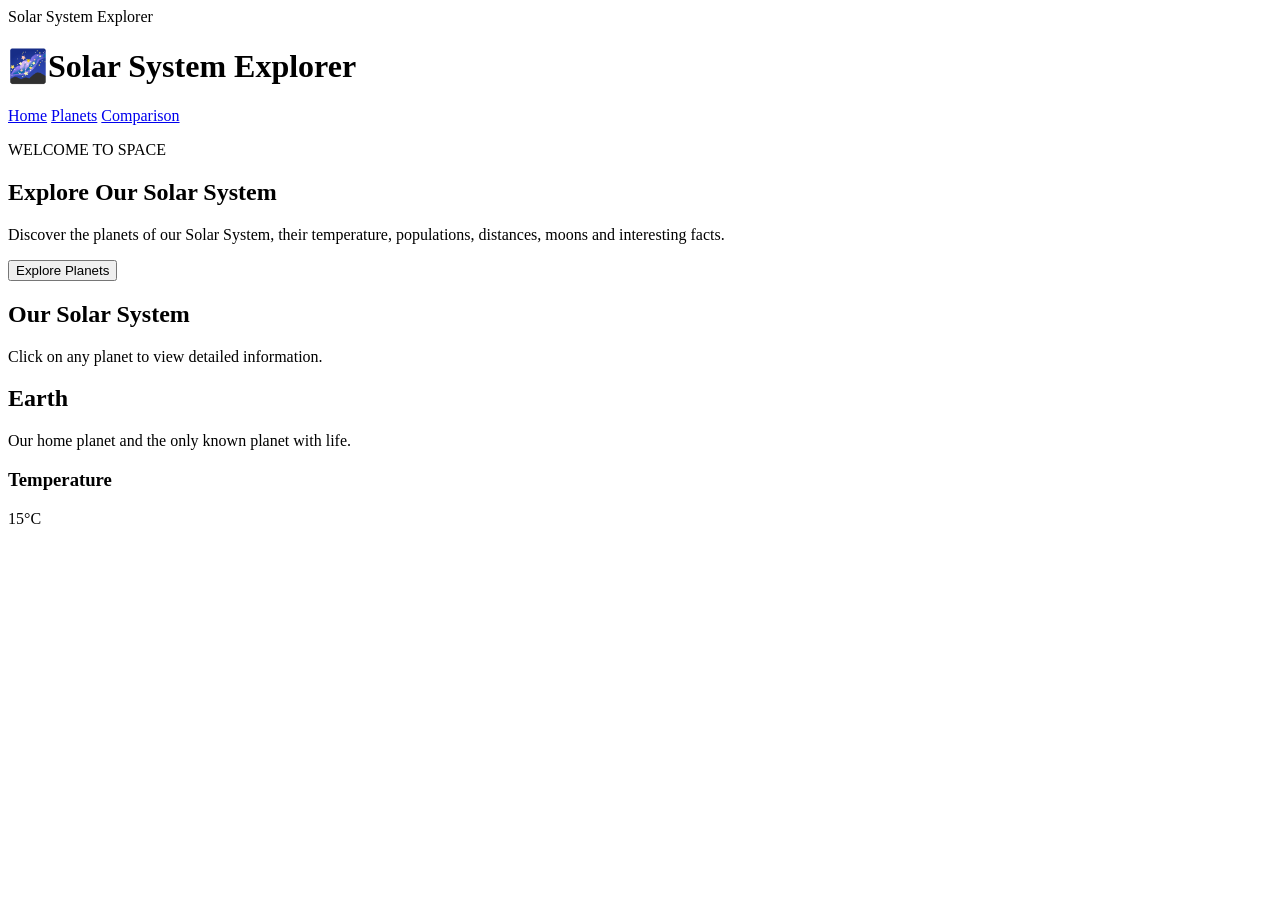
==== space.html @ ffa87a0d "Initial development" ====
<!DOCTYPE html>
<html lang="en">
    <head>
        <meta charset="UTF-8">
        <meta name="viewport"
        content=" "width=device-width,
        initial-scale="1.0">
        <tittle>Solar System Explorer</tittle>
        <link rel=""stylesheet" href="style.css">
    </head>
    <body> 
        <header>
            <h1>&#127756;Solar System Explorer</h1>
            <nav>
                <a href ="#Home">Home</a>
                <a href ="#planets">Planets</a>
                <a href ="#comparison">Comparison</a>
            </nav>
            <section id="home" class="hero">
                <div class="hero-content">
                    <p class="subtitle">WELCOME TO SPACE</p>
                    <h2>Explore Our Solar System</h2>
                    <p>
                        Discover the planets of our Solar System,
                        their temperature, populations, distances,
                        moons and interesting facts. 
                    </p>
                    <button onclick="scrollToPlanets()">
                        Explore Planets
                    </button>
                </div>
            </section>
            <section id="planets">
                <h2 class ="section-title">Our Solar System</h2>
                <p
                    class="section-description">
                        Click on any planet to view detailed information.
                    </p>
                    <div class="solar-system">
                        <div class="sun">

                        </div>
                        <div class="orbit orbit1">
                           <div 
                            class="planet mercury"
                            onclick="showPlanet('Mercury')">
                           </div>
                        </div>
                    </div>
                    <div class="orbit orbit2">
                        <div class="planet venus"
                            onclick="showPlanet('Venus')">
                        </div>
                    </div>
                </div>

                <div class="orbit orbit3">
                    <div class ="planet earth"
                        onclick="showPlanet('Earth')">
                    </div>
                </div>

                <div class="orbit orbit4">
                    <div class ="planet mars"
                    onclick="showPlanet('Mars')">
                    </div>
                </div>
                
                <div class="orbit orbit5">
                    <div class ="planet jupiter"
                    onclick="showPlanet('Jupiter')">
                    </div>
                </div>

                <div class="orbit orbit6">
                    <div class ="planet saturn"
                    onclick="showPlanet('Saturn')">
                    </div>
                </div>

                <div class="orbit orbit7">
                    <div class ="planet uranus"
                    onclick="showPlanet('Uranus')">
                    </div>
                </div>

                <div class="orbit orbit8">
                    <div class ="planet neptune"
                    onclick="showPlanet('Neptune')">
                    </div>
                </div>
            </section>

            <section class="information">
                <h2 id="planet-name">Earth</h2>
                <p id="planet-description">
                    Our home planet and the only known planet with life.
                </p>
                <div class="info-grid">
                <div class="info-card">
                    <h3>Temperature</h3>
                    <p id="temperature">15°C</p>
                </div>
                </div>
            </section>
    </body>
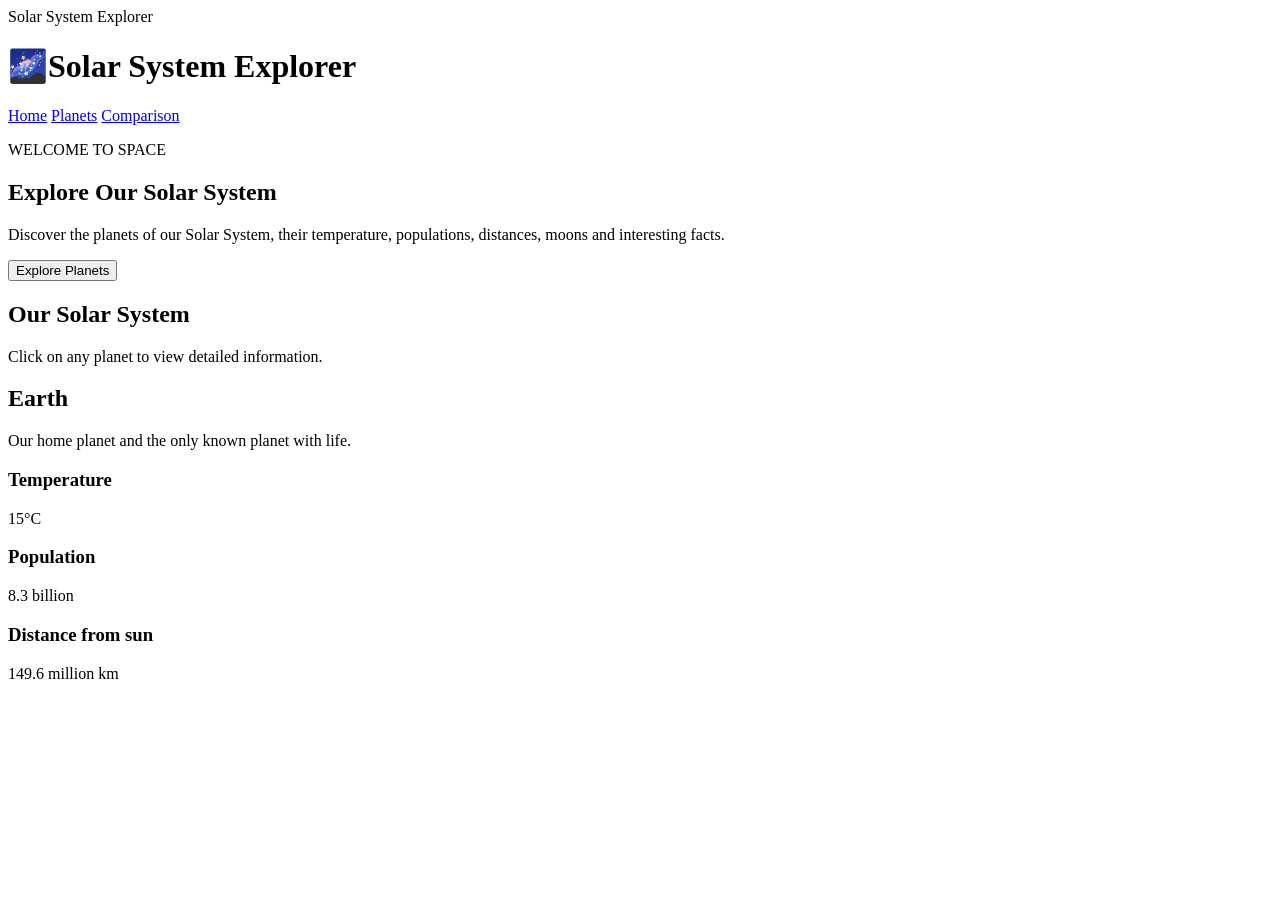
==== commit c4f8f61b: "Hour 1 text update" ====
--- a/space.html
+++ b/space.html
@@ -97,10 +97,24 @@
                     Our home planet and the only known planet with life.
                 </p>
                 <div class="info-grid">
-                <div class="info-card">
+                 <div class="info-card">
                     <h3>Temperature</h3>
                     <p id="temperature">15°C</p>
+                 </div>
+
+                 <div class="info-card">
+                    <h3>Population</h3>
+                    <p id="population">8.3 billion</p>
+                 </div>
+
+                 <div class="info-card">
+                    <h3>Distance from sun</h3>
+                    <p id="distance">149.6 million km</p>
+                 </div>
+
+                 
                 </div>
-                </div>
+
+
             </section>
     </body>
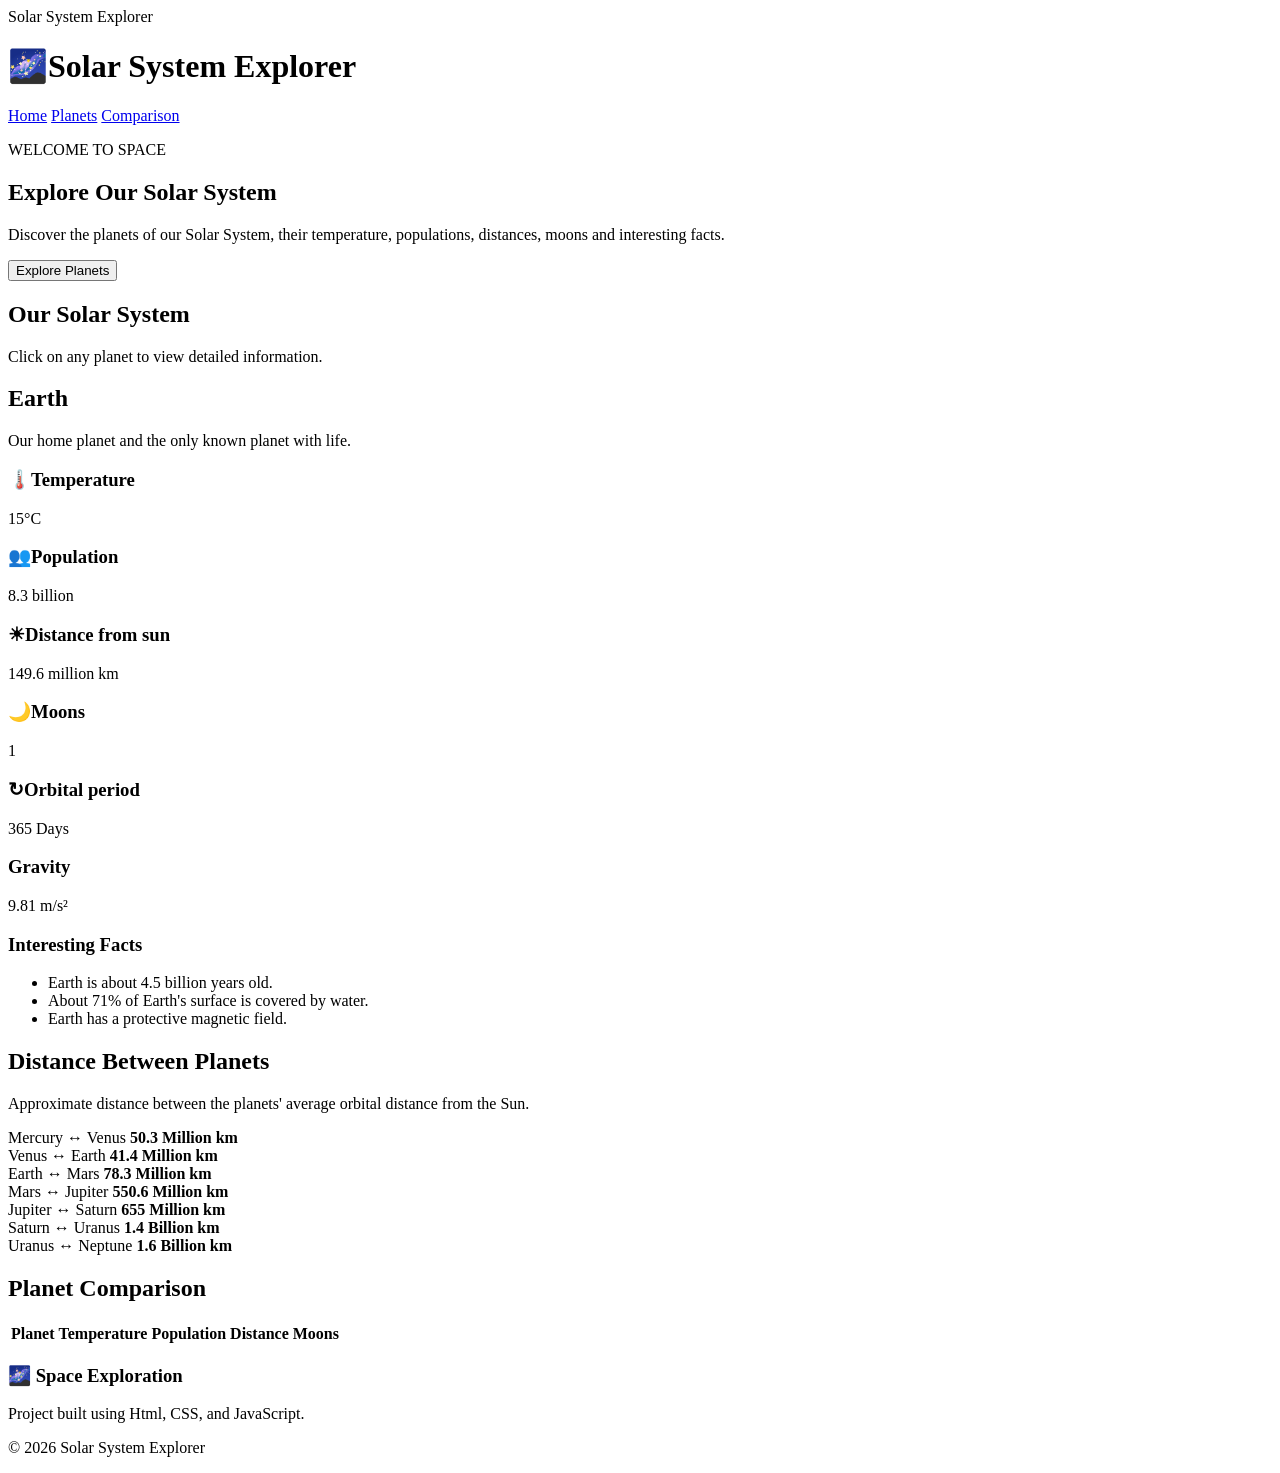
==== commit f72d65ca: "hour 2 update" ====
--- a/space.html
+++ b/space.html
@@ -98,23 +98,130 @@
                 </p>
                 <div class="info-grid">
                  <div class="info-card">
-                    <h3>Temperature</h3>
+                    <h3>&#127777;&#65039;Temperature</h3>
                     <p id="temperature">15°C</p>
                  </div>
 
                  <div class="info-card">
-                    <h3>Population</h3>
+                    <h3>&#128101;Population</h3>
                     <p id="population">8.3 billion</p>
                  </div>
 
                  <div class="info-card">
-                    <h3>Distance from sun</h3>
+                    <h3>&#9728;Distance from sun</h3>
                     <p id="distance">149.6 million km</p>
                  </div>
 
-                 
-                </div>
-
-
-            </section>
-    </body>+                  <div class="info-card">
+                    <h3>&#127769;Moons</h3>
+                    <p id="moons">1</p>
+                  </div>
+
+                  <div class="info-card">
+                    <h3>&#8635;Orbital period</h3>
+                    <p id="orbit-period">365 Days</p>
+                  </div>
+
+                  <div class="info-card">
+                    <h3>Gravity</h3>
+                    <p id="gravity">9.81 m/s²</p>
+                  </div>
+                </div>
+
+                <div class="planet-facts">
+                    <h3>Interesting Facts</h3>
+                    
+                    <ul id="facts">
+                        <li>Earth is about 4.5 billion years old. </li>
+                        <li>About 71% of Earth's surface is covered by water.</li>
+                        <li>Earth has a protective magnetic field.</li>
+                    </ul>
+                </div>
+
+
+            </section>
+
+
+            <section class="distance-section">
+                <h2 class="section-tittle">
+                    Distance Between Planets
+                </h2>
+
+                <p>
+                    Approximate distance between the planets'
+                    average orbital distance from the Sun.
+                </p>
+                <div class="distance-grid">
+                    <div>
+                        Mercury &#8596; Venus
+                        <strong> 50.3 Million km</strong>
+                    </div>
+
+                    <div>
+                        Venus &#8596; Earth
+                        <strong> 41.4 Million km</strong>
+                    </div>
+
+                    <div>
+                        Earth &#8596; Mars
+                        <strong> 78.3 Million km</strong>
+                    </div>
+
+                    <div>
+                        Mars &#8596; Jupiter
+                        <strong> 550.6 Million km </strong>
+                    </div>
+
+                    <div>
+                        Jupiter &#8596; Saturn
+                        <strong> 655 Million km</strong>
+                    </div>
+
+                    <div>
+                        Saturn &#8596; Uranus
+                        <strong> 1.4 Billion km</strong>
+                    </div>
+
+                    <div>
+                        Uranus &#8596; Neptune
+                        <strong> 1.6 Billion km</strong>
+                    </div>
+                </div>
+            </section>
+
+            <section id="comparison">
+                <h2 class="section-tittle">Planet Comparison</h2>
+
+                <div class="table-container">
+                    <table>
+
+                        <thead>
+
+                            <tr>
+                                <th>Planet</th>
+                                <th>Temperature</th>
+                                <th>Population</th>
+                                <th>Distance</th>
+                                <th>Moons</th>
+                            </tr>
+                        </thead>
+
+                        <tbody id="planet-table">
+
+                        </tbody>
+                    </table>
+                </div>
+            </section>
+
+            <footer>
+                <h3>&#127756; Space Exploration</h3>
+                <p>
+                    Project built using Html, CSS, and JavaScript.
+                </p>
+                <p>
+                    &copy; 2026 Solar System Explorer
+                </p>
+            </footer>
+            <script src="script.js"></script>
+    </body>
+</html>
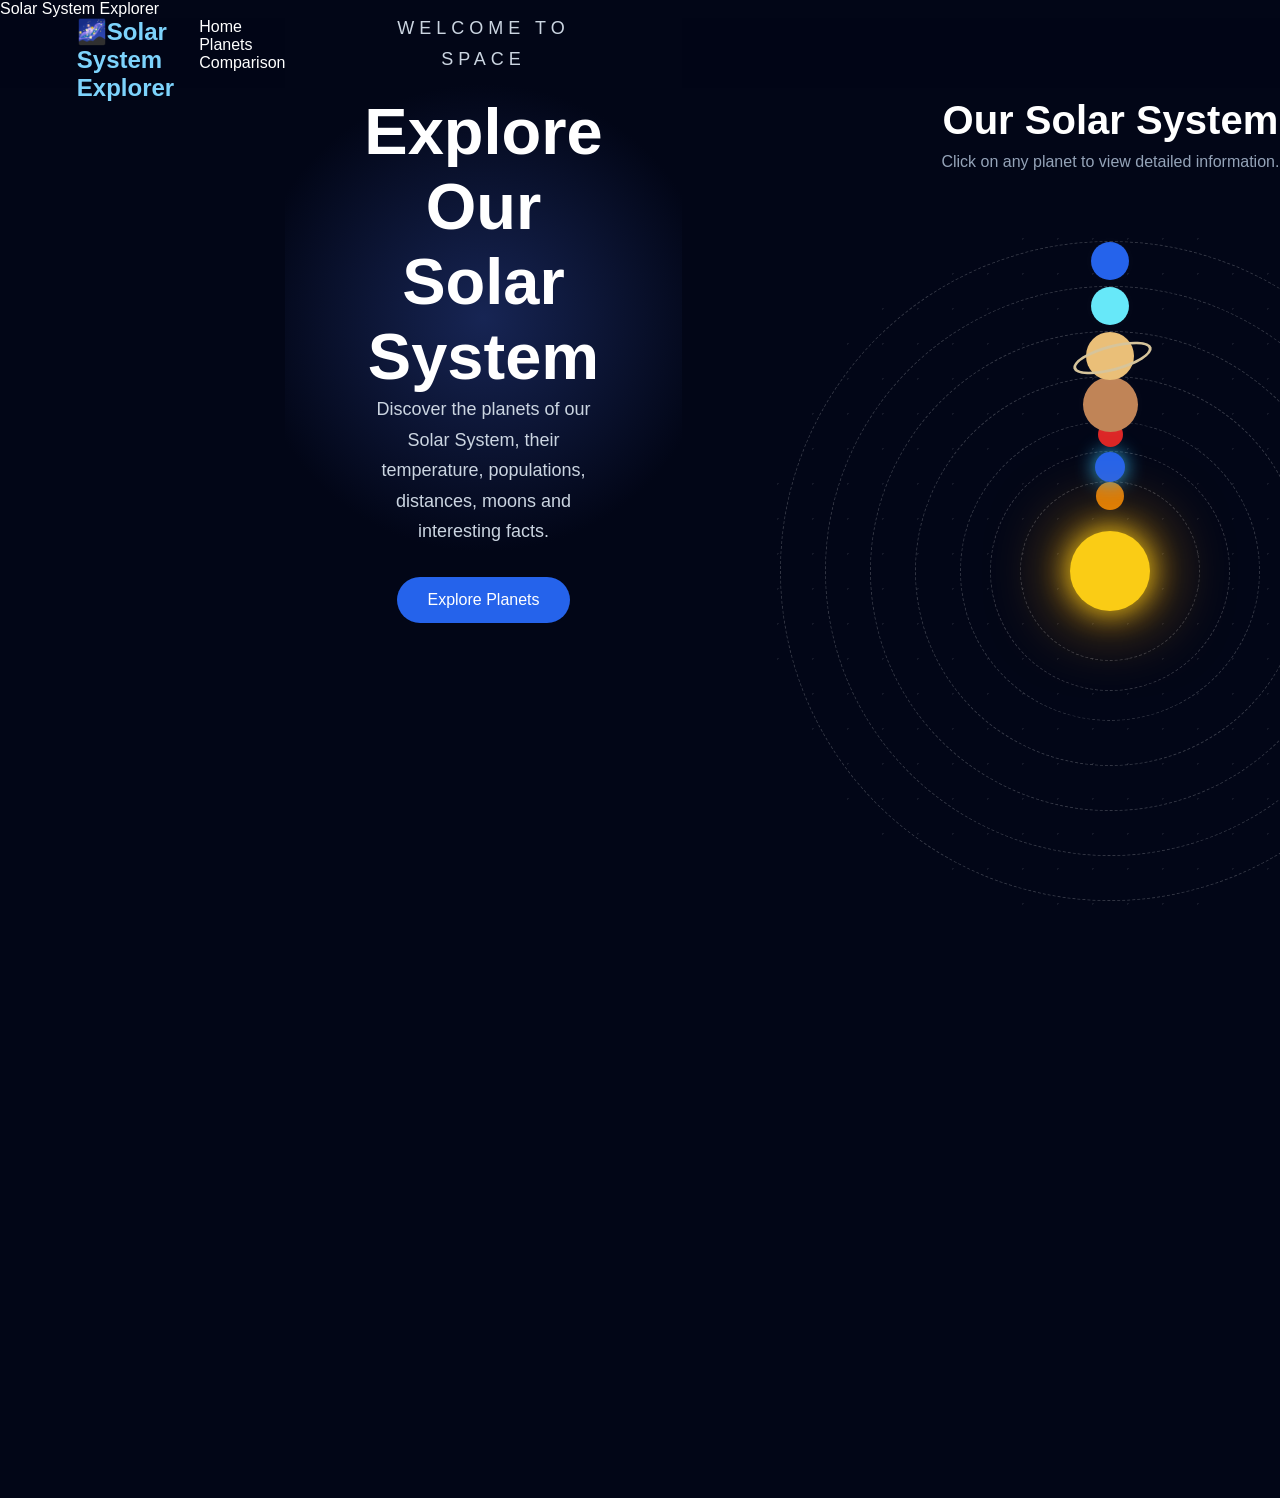
==== commit df3ead3d: "hour 5 update" ====
--- a/space.html
+++ b/space.html
@@ -6,7 +6,7 @@
         content=" "width=device-width,
         initial-scale="1.0">
         <tittle>Solar System Explorer</tittle>
-        <link rel=""stylesheet" href="style.css">
+        <link rel="stylesheet" href="space.css">
     </head>
     <body> 
         <header>
@@ -36,59 +36,58 @@
                     class="section-description">
                         Click on any planet to view detailed information.
                     </p>
-                    <div class="solar-system">
-                        <div class="sun">
-
-                        </div>
-                        <div class="orbit orbit1">
-                           <div 
-                            class="planet mercury"
-                            onclick="showPlanet('Mercury')">
-                           </div>
-                        </div>
-                    </div>
-                    <div class="orbit orbit2">
-                        <div class="planet venus"
-                            onclick="showPlanet('Venus')">
-                        </div>
-                    </div>
-                </div>
-
-                <div class="orbit orbit3">
-                    <div class ="planet earth"
-                        onclick="showPlanet('Earth')">
-                    </div>
-                </div>
-
-                <div class="orbit orbit4">
-                    <div class ="planet mars"
-                    onclick="showPlanet('Mars')">
-                    </div>
-                </div>
-                
-                <div class="orbit orbit5">
-                    <div class ="planet jupiter"
-                    onclick="showPlanet('Jupiter')">
-                    </div>
-                </div>
-
-                <div class="orbit orbit6">
-                    <div class ="planet saturn"
-                    onclick="showPlanet('Saturn')">
-                    </div>
-                </div>
-
-                <div class="orbit orbit7">
-                    <div class ="planet uranus"
-                    onclick="showPlanet('Uranus')">
-                    </div>
-                </div>
-
-                <div class="orbit orbit8">
-                    <div class ="planet neptune"
-                    onclick="showPlanet('Neptune')">
-                    </div>
-                </div>
+                  <div class="solar-system">
+                        <div class="sun"></div>
+
+                        <div class="orbitorbit1">
+                            <div class="planet mercury"
+                                onclick="showPlanet('Mercury')">
+                            </div>
+                        </div>
+
+                        <div class="orbit orbit2">
+                            <div class=" planet venus"
+                                onclick="showPlanet('Venus')">
+                            </div>
+                        </div>
+
+                        <div class="orbit orbit3">
+                            <div class="planet earth"
+                                onclick="showPlanet('Earth')">
+                            </div>
+                        </div>
+
+                        <div class="orbit orbit4">
+                            <div class="planet mars"
+                                onclick="showPlanet('Mars')">
+                            </div>
+                        </div>
+
+                        <div class="orbit orbit5">
+                            <div class="planet jupiter"
+                                onclick="showPlanet('Jupiter')">
+                            </div>
+                        </div>
+
+                        <div class="orbit orbit6">
+                            <div class="planet saturn"
+                                onclick="showPlanet('Saturn')">
+                            </div>
+                        </div>
+
+                        <div class="orbit orbit7">
+                            <div class="planet uranus"
+                                onclick="showPlanet('Uranus')">
+                            </div>
+                        </div>
+
+                        <div class="orbit orbit8">
+                            <div class="planet neptune"
+                                onclick="showPlanet('Neptune')">
+                            </div>
+                        </div>
+
+                     </div>
             </section>
 
             <section class="information">
@@ -222,6 +221,6 @@
                     &copy; 2026 Solar System Explorer
                 </p>
             </footer>
-            <script src="script.js"></script>
+            <script src="space.js"></script>
     </body>
 </html>
--- a/space.css
+++ b/space.css
@@ -0,0 +1,740 @@
+* {
+    margin: 0;
+    padding: 0;
+    box-sizing: border-box;
+}
+
+html{
+    scroll-behavior: smooth;
+}
+
+body {
+    font-family: Arial, sans-serif;
+    background: #020617;
+    color: white;
+    overflow-x:hidden;
+}
+
+header {
+    height: 70px;
+    display: flex;
+    justify-content: space-between;
+
+    padding: 0 6%;
+
+    background: rgba(2, 6, 23, 0.9);
+
+    position: sticky;
+    top: 0;
+
+    z-index: 100;
+}
+
+header h1{
+    color: #7dd3fc;
+    font-size: 24px;
+
+}
+
+nav a{
+    color: white;
+
+    text-decoration: none;
+
+    margin-left: 25px;
+
+    transition: 0.3s;
+}
+
+nav a:hover {
+    color: #38bdf8;
+}
+
+
+.hero {
+    min-height: 600px;
+
+    display: flex;
+    align-items:center;
+    justify-content: center;
+
+    text-align: center;
+
+    background:
+    radial-gradient(circle at center,
+    #172554,
+    #020617 65%
+    );
+}
+
+.hero-comtent{
+    max-width: 800px;
+}
+
+.subtitle{
+    color: #38bdf8;
+    letter-spacing: 5px;
+    margin-bottom: 20px;
+
+}
+
+.hero h2{
+    font-size: 65px;
+    margin-bottom: 25x;
+}
+
+.hero p{
+    color: #cbd5e1;
+    font-size: 18px;
+    line-height: 1.7;
+}
+
+button{
+    margin-top: 30px;
+
+    padding: 14px 30px;
+
+    border: none;
+
+    border-radius: 30px;
+
+    background: #2563eb;
+
+    color: white;
+
+    font-size: 16px;
+
+    cursor: pointer;
+
+    transition: 0.3s;
+
+}
+
+button :hover{
+    background:#38bdf8;
+
+    transform: translateY(-3px);
+}
+
+section {
+
+    padding : 80px 7%;
+}
+
+.section-title{
+    text-align: center;
+
+    font-size: 40px;
+
+    margin-bottom: 10px;
+}
+
+.section-description{
+    text-align: center;
+
+    color: #94a3b8;
+
+    margin-bottom: 50px;
+}
+
+
+.solar-system{
+    width: 700px;
+    height: 700px;
+
+    margin:auto;
+
+    position: relative;
+
+    display: flex;
+    align-items: center;
+    justify-content: center;
+    overflow: hidden;
+
+    background: 
+        radial-gradient(
+            circle,
+            rgba(255, 255, 255,0.08) 1px,
+            transparent 1px
+        );
+
+        background-size: 35px 35px;
+
+        border-radius: 50%;
+}
+
+.sun {
+    width: 80px;
+    height: 80px;
+
+    background: #facc15;
+
+    border-radius: 50%;
+
+    display: flex;
+    align-items: center;
+    justify-content: center;
+
+    font-size: 45px;
+
+    color: #92400e;
+
+    box-shadow:
+        0  0 30px #facc15,
+        0  0 80px #f59e0b;
+
+        position: absolute;
+
+        left: 50%;
+        top: 50%;
+
+        transform: translate(-50%, -50%);
+
+        z-index: 10;
+}
+ 
+.orbit{
+    position: absolute;
+
+    left: 50%;
+    top: 50%;
+
+    transform: translate(-50%, -50%);
+
+    border: 1px dashed rgba(255, 255, 255, 0.2);
+
+    border-radius: 50%;
+
+    display: flex;
+    align-items: flex-start;
+    justify-content: center;
+}
+
+.orbit1{
+    width: 120px;
+    height: 120px;
+    
+}
+
+.orbit2{
+
+    width: 180px;
+    height: 180px;
+
+}
+
+.orbit3{
+
+    width: 240px;
+    height: 240px;
+
+}
+
+.orbit4{
+
+    width: 300px;
+    height: 300px;
+
+}
+
+.orbit5{
+
+    width: 390px;
+    height: 390px;
+
+}
+
+.orbit6{
+
+    width: 480px;
+    height: 480px;
+
+}
+
+.orbit7{
+
+    width: 570px;
+    height: 570px;
+
+}
+
+.orbit8{
+
+    width: 660px;
+    height: 660px;
+
+}
+
+
+.planet {
+    border-radius: 50%;
+
+    cursor: pointer;
+
+    position: absolute;
+
+    z-index: 5;
+
+    transition: 0.03s;
+
+    box-shadow:
+        0 0 15px rgba(255,255,255,0.03);
+
+}
+
+
+
+.plane:hover{
+    transform: scale(1.3);
+
+}
+
+.mercury{
+    width: 20px;
+    height: 20px;
+
+    background: #9ca3af;
+}
+
+.venus{
+    width: 28px;
+    height: 28px;
+
+    background: #d97706;
+}
+
+.earth{
+    width: 30px;
+    height: 30px;
+
+    background: #2563eb;
+
+    box-shadow:
+        0 0 20px #38bdf8;
+}
+
+.mars{
+    width: 25px;
+    height: 25px;
+    
+    background: #dc2626;
+
+}
+
+.jupiter{
+    width: 55px;
+    height: 55px;
+
+    background: #c08457;
+
+}
+
+.saturn{
+    width: 48px;
+    height: 48px;
+
+    background :#eabf78;
+}
+
+.saturn::after{
+    content: "";
+
+    position: absolute;
+
+    width: 75px;
+    height: 20px;
+
+    border: 3px solid #d6c49b;
+
+    border-radius: 50%;
+
+    left: -14px;
+    top: 13px;
+
+    transform: rotate(-15deg);
+}
+
+.uranus {
+    width: 38px;
+    height: 38px;
+
+    background: #67e8f9;
+
+}
+
+.neptune{
+    width: 38px;
+    height: 38px;
+
+    background: #2563eb;
+}
+
+.information {
+    max-width: 1100px;
+
+    margin: 60px auto;
+
+    padding: 40px;
+
+    background: #0f172a;
+
+    border: 1px solid #1e293b;
+
+    border-radius: 20px;
+}
+
+.information h2{
+    font-size: 45px;
+
+    color: #7dd3fc;
+}
+
+#planet-description {
+    color: #94a3b8;
+
+    margin-top: 10px;
+    margin-bottom: 30px;
+}
+
+.info-grid {
+    display: grid;
+
+    grid-template-columns:
+    repeat(3, 1fr);
+
+    gap: 15px;
+}
+
+.info-card{
+    padding: 20px;
+
+    background: #111827;
+
+    border-radius: 15px;
+
+    border: 1px solid #1e293b;
+
+    transition: 0.3s;
+}
+
+.info-card:hover{
+    border-color: #38bdf8;
+
+    transform: translateY(-5px);
+}
+
+.info-card h3{
+    color: #94a3b8;
+
+    font-size: 14px;
+}
+
+.info-card p{
+    margin-top:10px;
+
+    font-size: 20px;
+
+    color:#f8fafc;
+}
+
+.facts {
+    margin-top: 35px;
+
+}
+
+.facts h3{
+    color: #38bdf8;
+
+    margin-bottom: 15px;
+}
+
+.facts li{
+    margin: 10px 0;
+
+    color: #cbd5e1;
+}
+
+.distance-section{
+    background: #030712;
+
+    text-align: center;
+}
+
+.distance-section > p{
+    color: #94a3b8;
+
+    margin-bottom: 30px;
+}
+
+.distance-grid{
+    max-width: 1000px;
+
+    margin: auto;
+
+    display: grid;
+    grid-template-columns: 
+        repeate(2, 1fr);
+
+        gap: 15px;
+}
+
+.distance-grid div {
+    padding: 20px;
+
+    background: #111827;
+
+    border-radius: 12px;
+
+    border: 1px solid #1e293b;
+}
+.distance-grid strong{
+    display: block;
+
+    color: #38bdf8;
+
+    margin-top: 8px;
+
+}
+ 
+
+.table-container {
+
+    max-width: 1100px;
+
+    margin: 40px auto;
+
+    overflow-x: auto;
+
+}
+
+table {
+    width: 100%;
+
+    border-collapse: collapse;
+
+    background: #0f172a;
+
+}
+
+th,
+td{
+    padding: 18px;
+
+    text-align: left;
+
+    border: 1px solid #1e293b;
+
+}
+
+th{
+    color: #38bdf8;
+
+    background: #111827;
+
+}
+
+
+
+td{
+    color: #cbd5e1;
+
+
+}
+tr:hover{
+    background: #172033;
+
+}
+
+
+footer{
+
+    padding :50px 7%;
+
+    text-align: center;
+
+    background: #020617;
+
+    border-top: 1px solid #1e293b;
+
+}
+
+footer h3{
+    color: #38bdf8;
+
+    margin-bottom: 10px;
+
+}
+
+fooster p {
+    color: #64748b;
+
+    margin-bottom: 5px;
+
+
+}
+
+
+@media ( max-width: 800px){
+
+    header{
+        flex-direction: column;
+
+        height: auto;
+
+        padding: 20px;
+
+    }
+    nav {
+        margin-top: 15px;
+        }
+    nav a{
+        margin: 0 8px;
+    }
+
+    .hero h2 {
+         font-size: 45px;
+    }
+
+.solar-system{
+    width: 500px;
+    height: 500px;
+}
+
+.orbit8{
+    width: 480px;
+    height: 480px;
+
+}
+
+.orbit7{
+    width: 420px;
+    height: 420px;
+}
+
+.orbit6{
+    width: 360px;
+    height:360px;
+
+}
+
+.orbit5{
+
+    width: 300px;
+    height: 300px;
+
+}
+
+.orbit4{
+    width: 250px;
+    height: 250px;
+
+}
+
+.orbit3{
+
+    width: 200px;
+    height: 200px;
+
+}
+
+.orbit2{
+
+    width:150px;
+    height: 150px;
+
+}
+
+.orbit1{
+
+    width:100px;
+    height:100px;
+}
+
+.info-grid{
+    grid-template-columns: repeat(2, 1fr);
+
+}
+
+}
+
+@media(max-width: 500px){
+
+    .hero.h2{
+        font-size: 35px;
+    }
+
+    .solar-system{
+
+        width: 350px;
+        height: 350px;
+
+    }
+    .orbit8{
+        width: 330px;
+        height: 330px;
+    }
+
+    .orbit7{
+        width: 290px;
+        height: 290px;
+
+    }
+
+    .orbit6{
+
+        width: 260px;
+        height: 260px;
+
+    }
+
+    .orbit5{
+
+        width: 210px;
+        height: 210px;
+
+    }
+
+    .orbit4{
+
+        width: 170px;
+        height: 170px;
+
+    }
+
+    .orbit3{
+
+        width:135px;
+        height: 135px;
+
+    }
+
+    .orbit2{
+        width: 100px;
+        height: 100px;
+
+    }
+
+    .orbit1{
+        width: 70px;
+        height: 70px;
+    }
+
+    .information{
+
+        margin: 30px 15px;
+        padding: 25px;
+    }
+
+    .info-grid{
+        grid-template-columns: 1fr;
+
+    }
+
+    .distance-grid{
+        grid-template-columns: 1fr;
+
+
+    }
+
+}
+
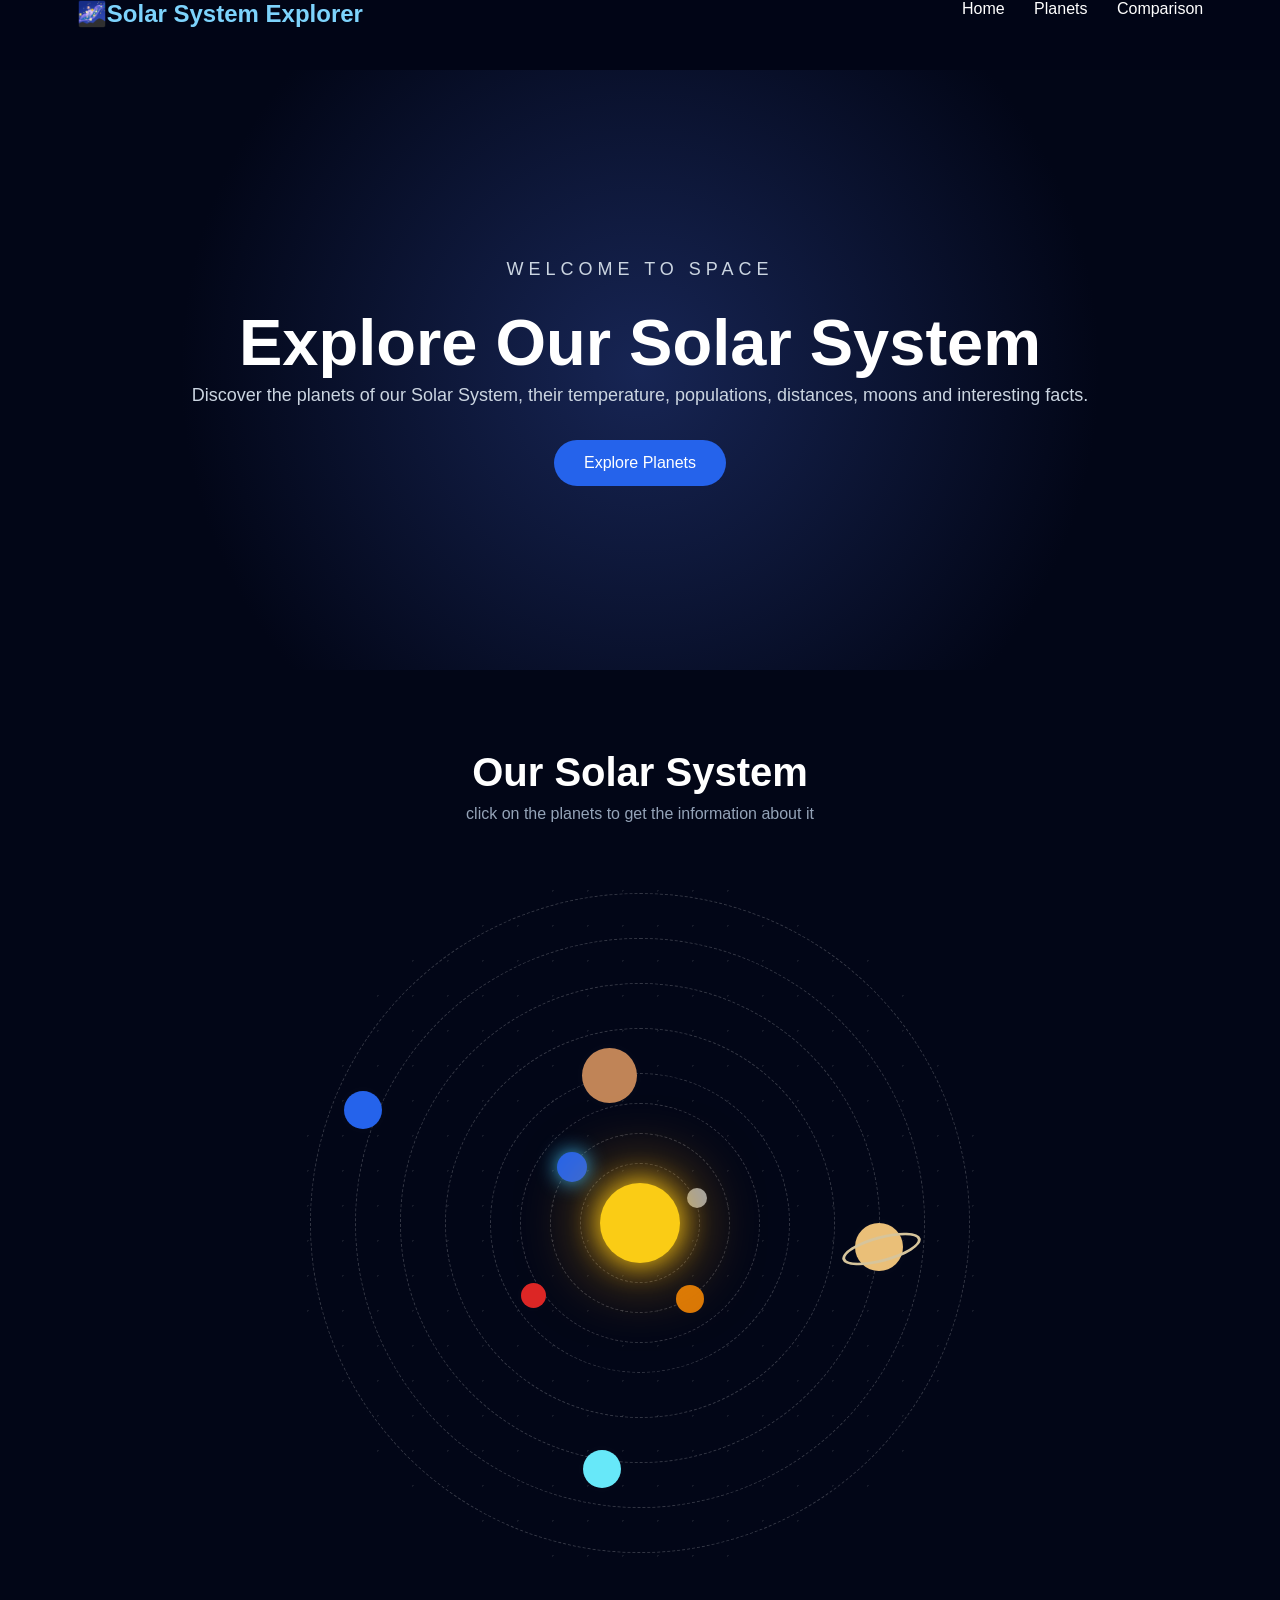
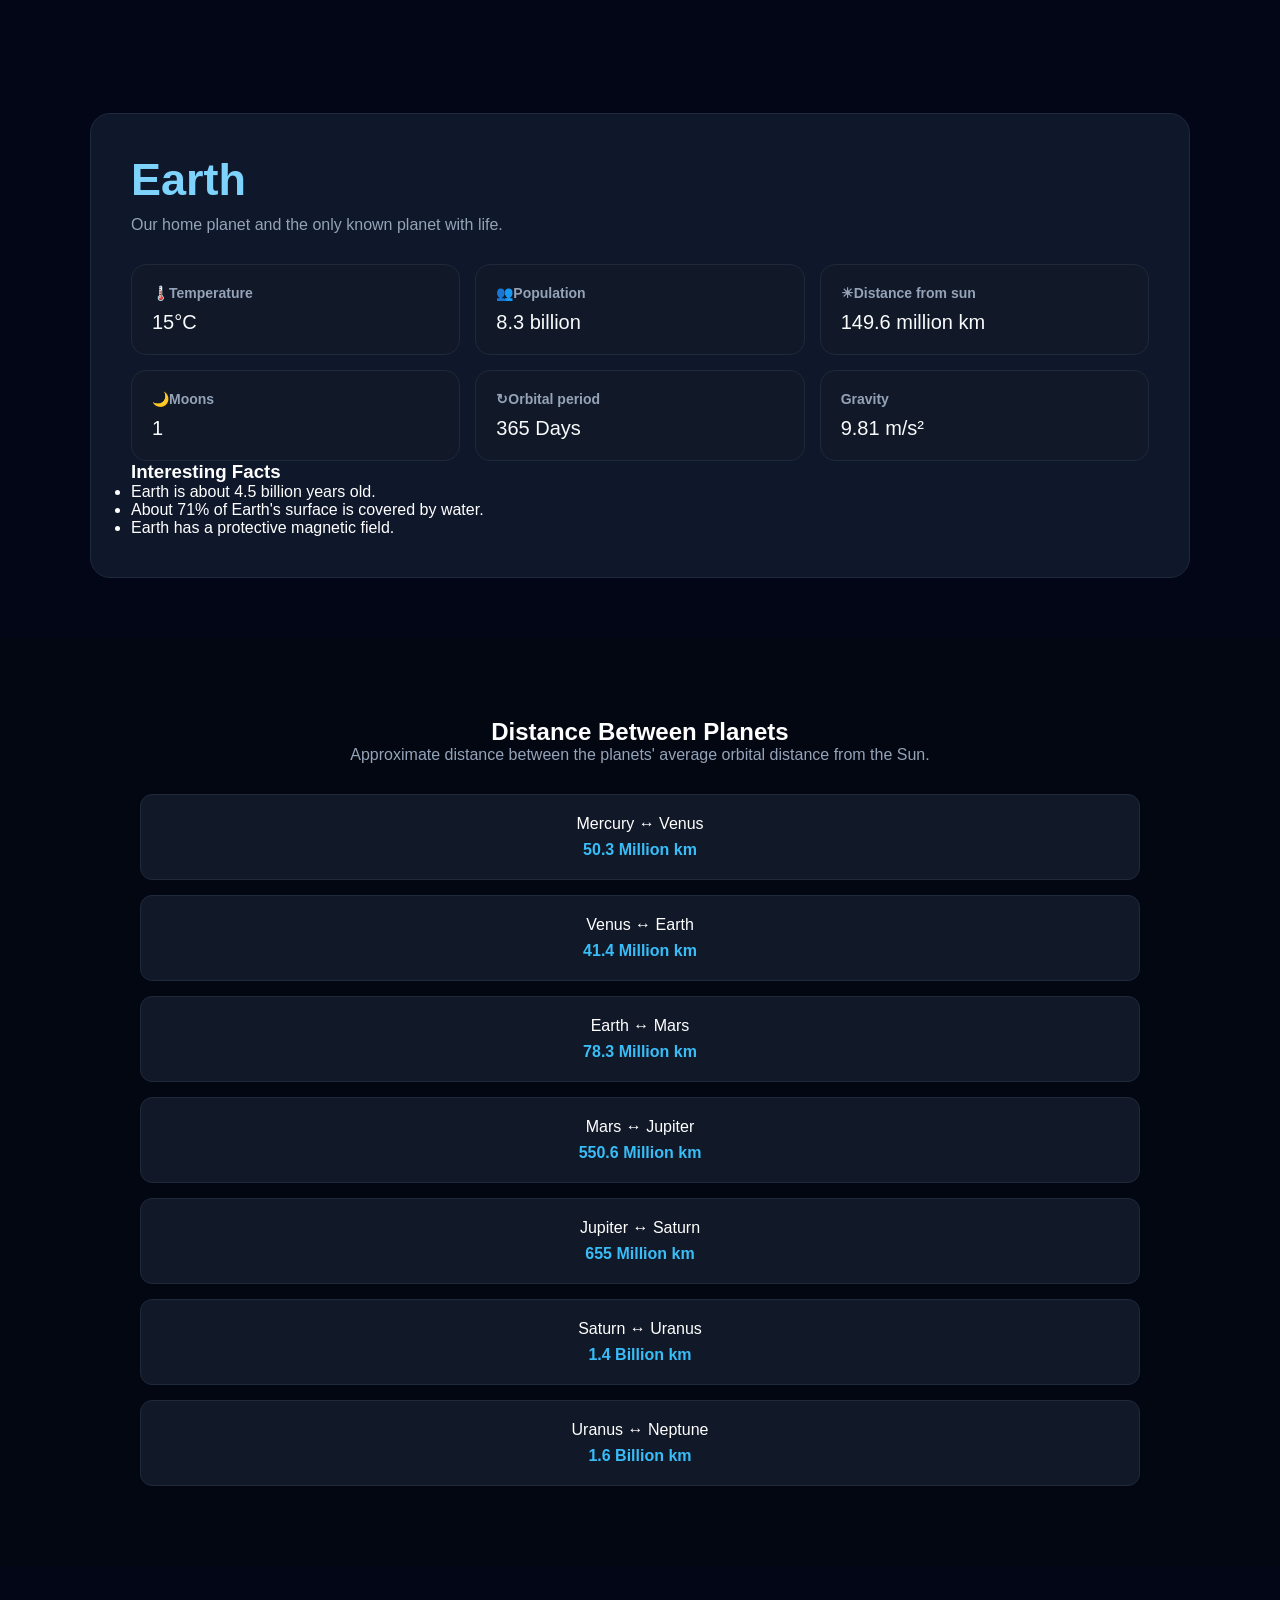
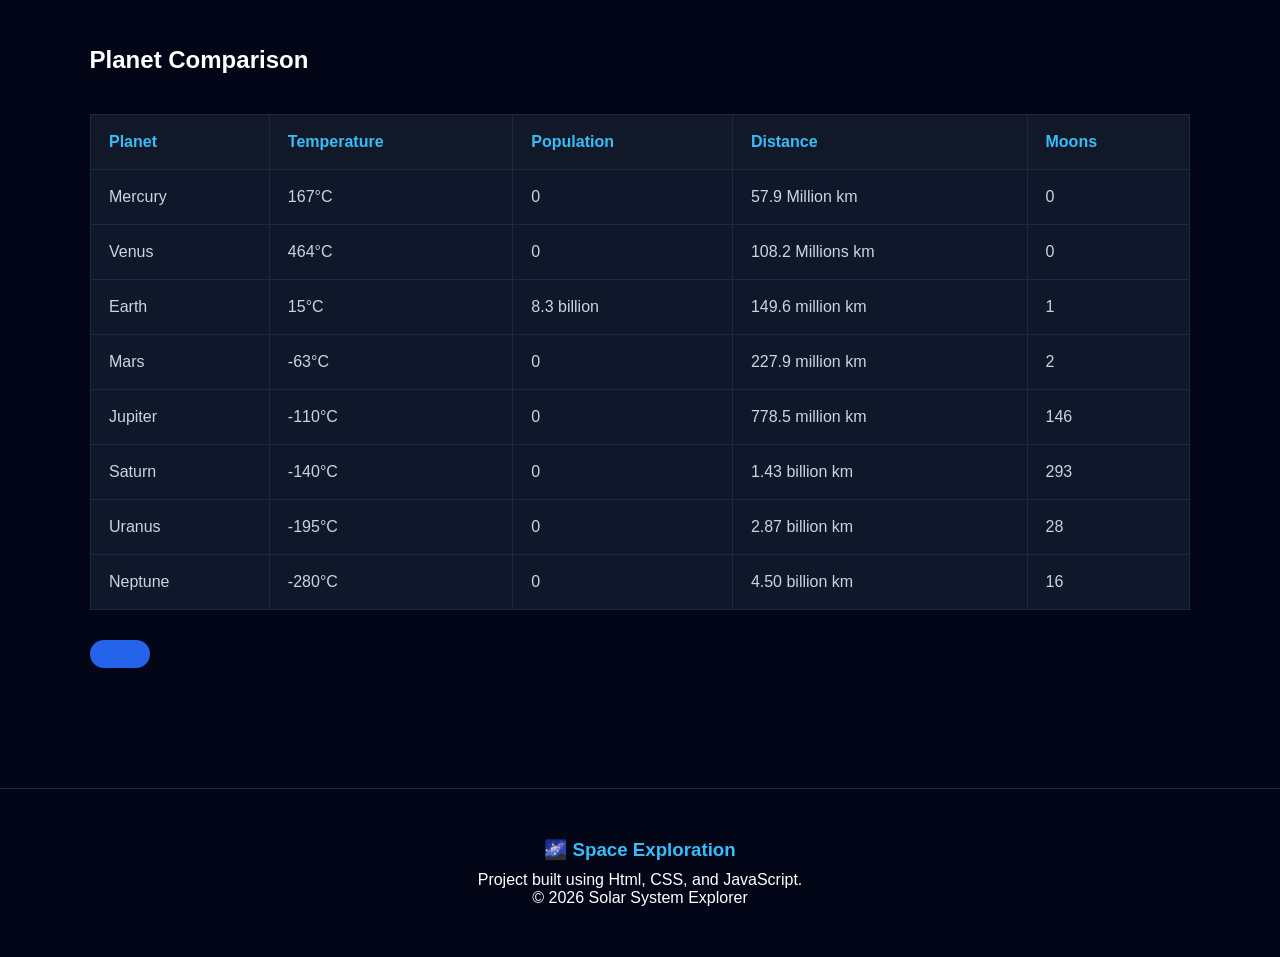
==== commit 9fb3eebc: "project completed" ====
--- a/space.html
+++ b/space.html
@@ -3,19 +3,21 @@
     <head>
         <meta charset="UTF-8">
         <meta name="viewport"
-        content=" "width=device-width,
-        initial-scale="1.0">
-        <tittle>Solar System Explorer</tittle>
+        content=" width=device-width,
+        initial-scale=1.0">
+        <title>Space Explorer</title>
+        <link rel="icon" href="https://encrypted-tbn0.gstatic.com/images?q=tbn:ANd9GcSDXrGfx-dRCginByYzyStPgkTlnz8xjCOUPEqPjqYFRA&s=10">
         <link rel="stylesheet" href="space.css">
     </head>
     <body> 
         <header>
             <h1>&#127756;Solar System Explorer</h1>
             <nav>
-                <a href ="#Home">Home</a>
+                <a href ="#home">Home</a>
                 <a href ="#planets">Planets</a>
                 <a href ="#comparison">Comparison</a>
             </nav>
+            </header>
             <section id="home" class="hero">
                 <div class="hero-content">
                     <p class="subtitle">WELCOME TO SPACE</p>
@@ -32,14 +34,15 @@
             </section>
             <section id="planets">
                 <h2 class ="section-title">Our Solar System</h2>
+                         
                 <p
                     class="section-description">
-                        Click on any planet to view detailed information.
+                        click on the planets to get the information about it
                     </p>
                   <div class="solar-system">
                         <div class="sun"></div>
 
-                        <div class="orbitorbit1">
+                        <div class="orbit orbit1">
                             <div class="planet mercury"
                                 onclick="showPlanet('Mercury')">
                             </div>
@@ -209,6 +212,9 @@
 
                         </tbody>
                     </table>
+                    <button onclick ="scrollToHome()"
+                    class="back-button">
+                </button>
                 </div>
             </section>
 
--- a/space.css
+++ b/space.css
@@ -196,6 +196,8 @@
 .orbit{
     position: absolute;
 
+    pointer-events: none;
+
     left: 50%;
     top: 50%;
 
@@ -275,6 +277,8 @@
 
     z-index: 5;
 
+    pointer-events: auto;
+
     transition: 0.03s;
 
     box-shadow:
@@ -284,10 +288,47 @@
 
 
 
-.plane:hover{
+.planet:hover{
     transform: scale(1.3);
 
 }
+.orbit1 .planet{
+    top: 20%;
+    left: 90%;
+}
+
+.orbit2 .planet{
+    top: 85%;
+    left: 70%;
+
+}
+
+.orbit3 .planet{
+    top: 20%;
+    left: 15%;
+}
+.orbit4 .planet{
+    top: 70%;
+    left: 10%; 
+}
+.orbit5 .planet{
+    top: 5%;
+    left: 35%;
+}
+.orbit6 .planet{
+    top: 50%;
+    left: 95%;
+
+}
+.orbit7 .planet{
+    top:90%;
+    left:40%;
+}
+.orbit8 .planet{
+    top: 30%;
+    left: 5%;
+}
+
 
 .mercury{
     width: 20px;
